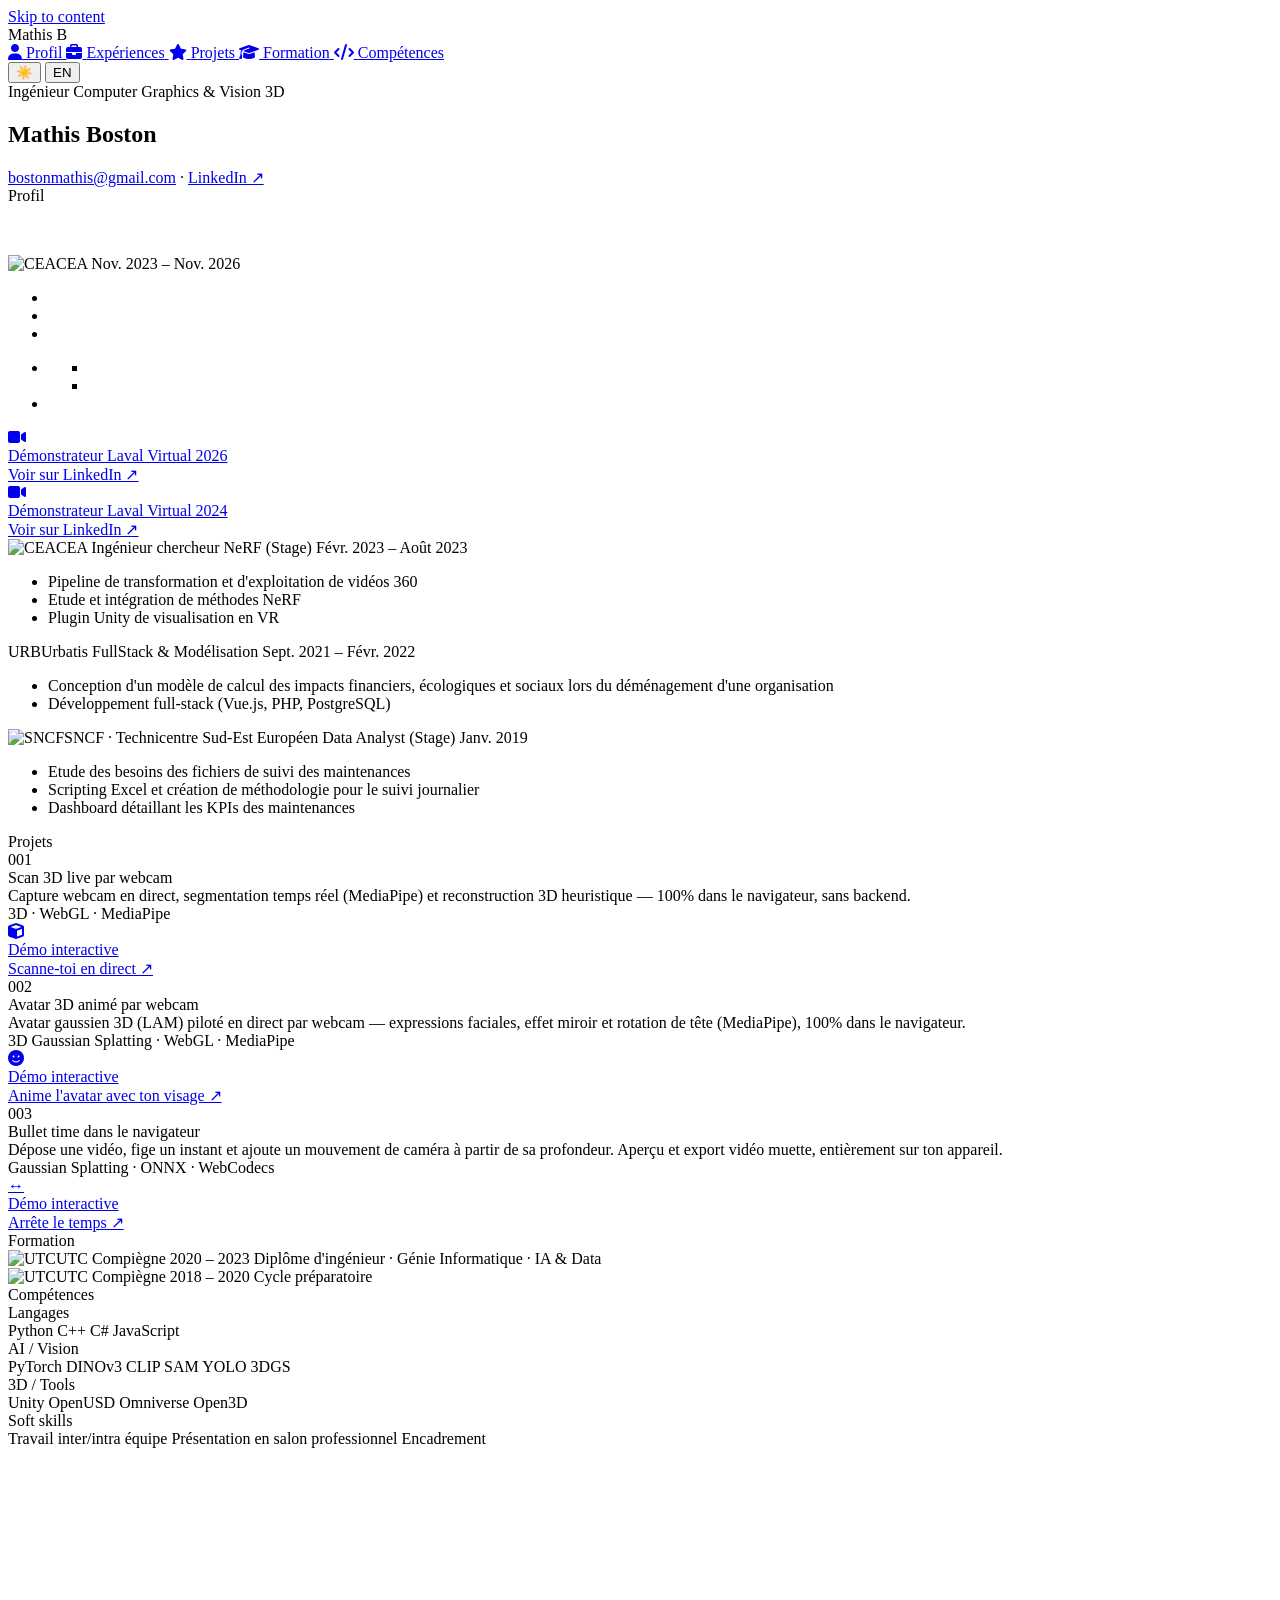
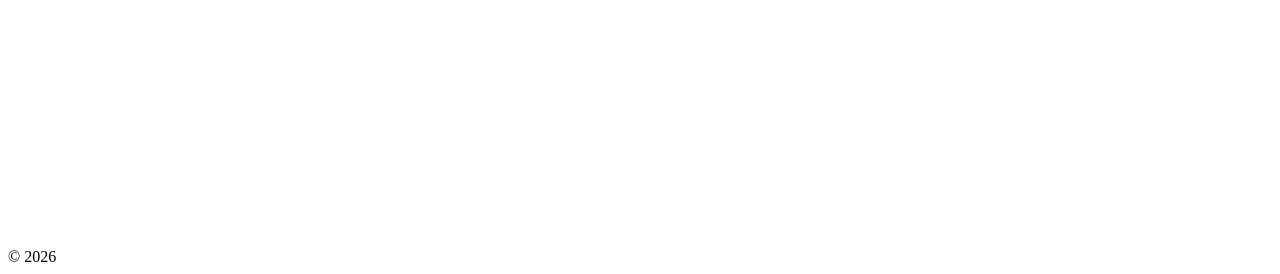
==== index.html @ 8e60497f "feat: update avatar splat and rendering dependencies" ====
<!DOCTYPE html>
<html lang="fr">

<head>
  <meta charset="utf-8" />
  <meta name="viewport" content="width=device-width, initial-scale=1" />
  <script>
    try {
      var t = localStorage.getItem('theme');
      if (t) document.documentElement.setAttribute('data-theme', t);
    } catch (e) {}
  </script>
  <meta name="description" content="Mathis Boston — Computer Graphics & 3D Vision Engineer. Research engineer skilled in Gaussian Splatting, NeRF, real-time rendering and AI-driven 3D pipelines." />
  <meta name="theme-color" content="#0c0c0e" />
  <meta property="og:title" content="Mathis Boston — Computer Graphics & 3D Vision Engineer" />
  <meta property="og:description" content="Research engineer skilled in Gaussian Splatting, NeRF, real-time rendering and AI-driven 3D pipelines." />
  <meta property="og:type" content="profile" />
  <meta property="og:locale" content="fr_FR" />
  <meta name="twitter:card" content="summary" />
  <title>Mathis Boston — Computer Graphics & 3D Vision Engineer</title>
  <link rel="preconnect" href="https://fonts.googleapis.com" />
  <link rel="preconnect" href="https://fonts.gstatic.com" crossorigin />
  <link
    href="https://fonts.googleapis.com/css2?family=DM+Serif+Display:ital@0;1&family=DM+Mono:wght@300;400;500&family=Instrument+Sans:wght@400;500&display=swap"
    rel="stylesheet" />
  <link rel="stylesheet" href="https://cdnjs.cloudflare.com/ajax/libs/font-awesome/6.5.0/css/all.min.css" />
  <link rel="stylesheet" href="style.css" />
</head>


<body>

  <a class="skip-link" href="#content">Skip to content</a>

  <!-- Noise overlay -->
  <div id="noise"></div>

  <!-- Sidebar fixed left -->
  <aside id="sidebar">
    <div id="avatar" tabindex="0" aria-label="3D avatar"></div>
    <div id="sidebar-info">
      <span class="sidebar-name">Mathis B</span>
    </div>
    <nav id="side-nav" role="navigation" aria-label="Primary navigation">
      <a href="#profil" class="nav-item">
        <i class="nav-icon fa-solid fa-user"></i>
        <span class="nav-label" data-fr="Profil" data-en="About">Profil</span>
      </a>
      <a href="#experiences" class="nav-item">
        <i class="nav-icon fa-solid fa-briefcase"></i>
        <span class="nav-label" data-fr="Expériences" data-en="Experiences">Expériences</span>
      </a>
      <a href="#projets" class="nav-item">
        <i class="nav-icon fa-solid fa-star"></i>
        <span class="nav-label" data-fr="Projets" data-en="Projects">Projets</span>
      </a>
      <a href="#formation" class="nav-item">
        <i class="nav-icon fa-solid fa-graduation-cap"></i>
        <span class="nav-label" data-fr="Formation" data-en="Education">Formation</span>
      </a>
      <a href="#competences" class="nav-item">
        <i class="nav-icon fa-solid fa-code"></i>
        <span class="nav-label" data-fr="Compétences" data-en="Stack">Compétences</span>
      </a>
    </nav>
    <div id="sidebar-bottom">
      <!-- <a href="cv.pdf" class="resume-link mono" target="_blank">CV ↓</a> -->
      <button id="theme-toggle" title="Toggle light/dark mode">☀️</button>
      <button id="lang-toggle">EN</button>
    </div>
  </aside>

  <!-- Main content -->
  <main id="content">

    <!-- HERO -->
    <section id="hero" class="section-hero">
      <div class="hero-label mono" data-fr="Ingénieur Computer Graphics & Vision 3D"
        data-en="Computer Graphics & 3D Vision Engineer">Ingénieur Computer Graphics & Vision 3D</div>
      <h1 class="hero-name">
        <span class="name-first">Mathis</span>
        <span class="name-last">Boston</span>
      </h1>
      <div class="hero-contact mono">
        <a href="mailto:bostonmathis@gmail.com">bostonmathis@gmail.com</a>
        <span class="sep">·</span>
        <a href="https://www.linkedin.com/in/mathis-boston/" target="_blank" rel="noopener noreferrer">LinkedIn ↗</a>
      </div>
    </section>

    <!-- BIO -->
    <section id="profil" class="section reveal">
      <div class="section-label mono"><span data-fr="Profil" data-en="About">Profil</span></div>
      <div class="section-body">
        <p class="bio-text"
          data-fr="Ingénieur-chercheur au sein du Laboratoire de Simulation Interactive (LSI) du CEA depuis 3 ans, je développe des méthodes de reconstruction 3D innovantes. Notamment avec une expérience concrète en implémentation de Gaussian Splatting (C++/CUDA, C#, PyTorch)."
          data-en="As a research engineer at the CEA's Interactive Simulation Laboratory (LSI) for the past three years, I develop innovative 3D reconstruction methods. This includes practical experience in implementing Gaussian Splatting (C++/CUDA, C#, PyTorch).">
        </p><br>
        <p class="bio-text"
          data-fr="Je cherche un poste alliant développement et recherche appliquée dans les domaines de la vision par ordinateur, le rendu temps réel ou 3DGS."
          data-en="Seeking a role combining development and applied research in computer vision, real-time rendering or 3DGS.">
        </p>
      </div>
    </section>

    <!-- EXPERIENCE -->
    <section id="experiences" class="section reveal">
      <div class="section-label mono"><span data-fr="Expériences" data-en="Experiences"></span></div>
      <div class="entries">

        <div class="entry">
          <div class="entry-meta">
            <span class="entry-company"><span class="org-logo"><img src="assets/logos/cea.svg" alt="CEA" /></span>CEA</span>
            <span class="entry-role mono"
              data-fr="Ingénieur chercheur - Gaussian Splatting"
              data-en="Research Engineer - Gaussian Splatting"></span>
            <span class="entry-date mono">Nov. 2023 – Nov. 2026</span>
          </div>
          <div class="entry-desc">
            <p class="entry-short" data-fr="Expérience en Gaussian Splatting, développement 3DGS, segmentation, inpaiting, démontrateurs Laval Virtual, plugin Unity"
              data-en="Experience in Gaussian Splatting, 3DGS development, segmentation, inpainting, Laval Virtual demonstrators, Unity plugin">
            </p>
            <ul>
              <li 
                data-fr="Framework d'intégration de publications de recherche vers leur mise en production"
                data-en="Framework for integrating research publications into production">
              </li>
              <li
                data-fr="Conception et développement d'une solution end-to-end de génération de scènes 3DGS déployée en environnement client"
                data-en="Designed and developed an end-to-end 3DGS scene generation solution deployed in client environments">
              </li>
              <li 
                data-fr="Segmentation et inpaiting interactifs de scènes 3DGS"
                data-en="Interactive segmentation and inpainting of 3DGS scenes"></li>
              <li>
                <p 
                  data-fr="Démonstrateurs techniques pour Laval Virtual:" 
                  data-en="Technical demonstrators for Laval Virtual:"></p>
                <ul type="square">
                  <li  
                    data-fr="Génération automatique d'assets 3DGS à partir de descriptions textuelles" 
                    data-en="Automatic 3DGS asset generation from text descriptions"></li>
                  <li 
                    data-fr="Rendu large-échelle avec niveau de détails" 
                    data-en="Large-scale rendering with LOD"></li>
                </ul>
              </li>
              <li 
                data-fr="Plugin de visualisation 4DGS sous Unity" 
                data-en="4DGS visualization plugin for Unity"></li>
            </ul>

          </div>
          <div class="skill-tags line ">
            <a href="https://www.linkedin.com/feed/update/urn:li:activity:7444655000078749696"
            class="demo-card" target="_blank" rel="noopener noreferrer">
              <i class="fa-solid fa-video"></i>
              <div>
                <div class="demo-title">Démonstrateur Laval Virtual 2026</div>
                <div class="demo-sub mono">Voir sur LinkedIn ↗</div>
              </div>
            </a>
            <a href="https://www.linkedin.com/posts/jeremie-legarrec_xdephysics-3dgs-unity3d-activity-7251683200022851584-4Rma" class="demo-card" target="_blank" rel="noopener noreferrer">
              <i class="fa-solid fa-video"></i>
              <div>
                <div class="demo-title">Démonstrateur Laval Virtual 2024</div>
                <div class="demo-sub mono">Voir sur LinkedIn ↗</div>
              </div>
            </a>
          </div>

        </div>

        <div class="entry">
          <div class="entry-meta">
            <span class="entry-company"><span class="org-logo"><img src="assets/logos/cea.svg" alt="CEA" /></span>CEA</span>
            <span class="entry-role mono" data-fr="Ingénieur chercheur NeRF (Stage)"
              data-en="NeRF Research Engineer (Intern)">Ingénieur chercheur NeRF (Stage)</span>
            <span class="entry-date mono">Févr. 2023 – Août 2023</span>
          </div>
          <div class="entry-desc">
            <p class="entry-short" data-fr="Experience en NeRF, vidéos 360, Unity VR"
            data-en="Experience in NeRF, 360 videos, Unity VR">
            </p>
            <ul >
              <li data-fr="Pipeline de transformation et d'exploitation de vidéos 360"
                data-en="Pipeline for transforming and exploiting 360 videos">Pipeline de transformation et
                d'exploitation de vidéos 360</li>
              <li data-fr="Etude et intégration de méthodes NeRF" data-en="Study and integration of NeRF methods">Etude
                et intégration de méthodes NeRF</li>
              <li data-fr="Plugin Unity de visualisation en VR" data-en="Unity VR visualization plugin">Plugin Unity de
                visualisation en VR</li>
            </ul>
          </div>
          
        </div>

        <div class="entry">
          <div class="entry-meta">
            <span class="entry-company"><span class="org-badge urbatis">URB</span>Urbatis</span>
            <span class="entry-role mono" data-fr="FullStack & Modélisation" data-en="FullStack & Modeling">FullStack &
              Modélisation</span>
            <span class="entry-date mono">Sept. 2021 – Févr. 2022</span>
          </div>
          <div class="entry-desc">
            <p class="entry-short" data-fr="Experience en modélisation RSE, développement full-stack Vue.js, PHP, PostgreSQL"
            data-en="Experience in RSE modeling, full-stack development Vue.js, PHP, PostgreSQL">
            </p>
            <ul>
              <li data-fr="Conception d'un modèle de calcul des impacts financiers, écologiques et sociaux lors du déménagement d'une organisation"
                data-en="Designed a model for calculating financial, ecological and social impacts of organizational relocation">
                Conception d'un modèle de calcul des impacts financiers, écologiques et sociaux lors du déménagement
                d'une organisation</li>
              <li data-fr="Développement full-stack (Vue.js, PHP, PostgreSQL)"
                data-en="Full-stack development (Vue.js, PHP, PostgreSQL)">Développement full-stack (Vue.js, PHP,
                PostgreSQL)</li>
            </ul>
          </div>
        </div>

        <div class="entry">
          <div class="entry-meta">
            <span class="entry-company"><span class="org-logo"><img src="assets/logos/sncf.svg" alt="SNCF" /></span>SNCF · Technicentre Sud-Est Européen</span>
            <span class="entry-role mono" data-fr="Data Analyst (Stage)" data-en="Data Analyst (Intern)">Data Analyst
              (Stage)</span>
            <span class="entry-date mono">Janv. 2019</span>
          </div>
          <div class="entry-desc">
            <p class="entry-short" data-fr="Experience en analyse de données, Excel scripting, KPI dashboard"
            data-en="Experience in data analysis, Excel scripting, KPI dashboard">
            </p>
            <ul>
              <li data-fr="Etude des besoins des fichiers de suivi des maintenances"
                data-en="Analyzed requirements for maintenance tracking files">Etude des besoins des fichiers de suivi
                des maintenances</li>
              <li data-fr="Scripting Excel et création de méthodologie pour le suivi journalier"
                data-en="Excel scripting and methodology creation for daily tracking">Scripting Excel et création de
                méthodologie pour le suivi journalier</li>
              <li data-fr="Dashboard détaillant les KPIs des maintenances"
                data-en="Dashboard detailing maintenance KPIs">Dashboard détaillant les KPIs des maintenances</li>
            </ul>
          </div>
        </div>

      </div>
    </section>

    <!-- PROJECTS -->
    <section id="projets" class="section reveal">
      <div class="section-label mono"><span data-fr="Projets" data-en="Projects">Projets</span></div>
      <div class="projects-list">

        <div class="project-card">
          <div class="project-num mono">001</div>
          <div class="project-info">
            <div class="project-title" data-fr="Scan 3D live par webcam" data-en="Live webcam 3D scan">Scan 3D live
              par webcam</div>
            <div class="project-desc"
              data-fr="Capture webcam en direct, segmentation temps réel (MediaPipe) et reconstruction 3D heuristique — 100% dans le navigateur, sans backend."
              data-en="Live webcam capture, real-time segmentation (MediaPipe) and heuristic 3D reconstruction — 100% in-browser, no backend.">
              Capture webcam en direct, segmentation temps réel (MediaPipe) et reconstruction 3D heuristique —
              100% dans le navigateur, sans backend.
            </div>
          </div>
          <div class="project-tag mono">3D · WebGL · MediaPipe</div>
          <div class="skill-tags line">
            <a href="demo/capture/capture-demo.html" class="demo-card">
              <i class="fa-solid fa-cube"></i>
              <div>
                <div class="demo-title">Démo interactive</div>
                <div class="demo-sub mono">Scanne-toi en direct ↗</div>
              </div>
            </a>
          </div>
        </div>

        <div class="project-card">
          <div class="project-num mono">002</div>
          <div class="project-info">
            <div class="project-title" data-fr="Avatar 3D animé par webcam" data-en="Webcam-driven 3D avatar">Avatar
              3D animé par webcam</div>
            <div class="project-desc"
              data-fr="Avatar gaussien 3D (LAM) piloté en direct par webcam — expressions faciales, effet miroir et rotation de tête (MediaPipe), 100% dans le navigateur."
              data-en="3D gaussian avatar (LAM) live-piloted via webcam — facial expressions, mirroring and head rotation (MediaPipe), 100% in-browser.">
              Avatar gaussien 3D (LAM) piloté en direct par webcam — expressions faciales, effet miroir et rotation
              de tête (MediaPipe), 100% dans le navigateur.
            </div>
          </div>
          <div class="project-tag mono">3D Gaussian Splatting · WebGL · MediaPipe</div>
          <div class="skill-tags line">
            <a href="demo/avatar/avatar-demo.html" class="demo-card">
              <i class="fa-solid fa-face-smile"></i>
              <div>
                <div class="demo-title">Démo interactive</div>
                <div class="demo-sub mono">Anime l'avatar avec ton visage ↗</div>
              </div>
            </a>
          </div>
        </div>

        <div class="project-card">
          <div class="project-num mono">003</div>
          <div class="project-info">
            <div class="project-title" data-fr="Bullet time dans le navigateur" data-en="In-browser bullet time">Bullet time dans le navigateur</div>
            <div class="project-desc"
              data-fr="Dépose une vidéo, fige un instant et ajoute un mouvement de caméra à partir de sa profondeur. Aperçu et export vidéo muette, entièrement sur ton appareil."
              data-en="Drop a video, freeze a moment and add a camera move from its depth. Preview and silent video export, entirely on your device.">Dépose une vidéo, fige un instant et ajoute un mouvement de caméra à partir de sa profondeur. Aperçu et export vidéo muette, entièrement sur ton appareil.</div>
          </div>
          <div class="project-tag mono">Gaussian Splatting · ONNX · WebCodecs</div>
          <div class="skill-tags line">
            <a href="demo/bullet-time/bullet-time.html" class="demo-card">
              <span aria-hidden="true">↔</span>
              <div>
                <div class="demo-title" data-fr="Démo interactive" data-en="Interactive demo">Démo interactive</div>
                <div class="demo-sub mono" data-fr="Arrête le temps ↗" data-en="Freeze the moment ↗">Arrête le temps ↗</div>
              </div>
            </a>
          </div>
        </div>
      </div>
    </section>

    <!-- EDUCATION + LANGUAGES -->
    <section id="formation" class="section reveal">
      <div class="section-label mono"><span data-fr="Formation" data-en="Education">Formation</span></div>
      <div class="edu-grid">
        <div class="edu-item">
          <span class="edu-school"><span class="org-logo"><img src="assets/logos/utc.svg" alt="UTC" /></span>UTC Compiègne</span>
          <span class="edu-date mono">2020 – 2023</span>
          <span class="edu-detail mono" data-fr="Diplôme d'ingénieur · Génie Informatique · IA & Data"
            data-en="Engineering Degree · Computer Engineering · AI & Data">Diplôme d'ingénieur · Génie Informatique ·
            IA & Data</span>

        </div>
        <div class="edu-item">
          <span class="edu-school"><span class="org-logo"><img src="assets/logos/utc.svg" alt="UTC" /></span>UTC Compiègne</span>
          <span class="edu-date mono">2018 – 2020</span>
          <span class="edu-detail mono" data-fr="Cycle préparatoire" data-en="Preparatory Cycle">Cycle
            préparatoire</span>

        </div>
      </div>
    </section>

    <!-- SKILLS -->
    <section id="competences" class="section reveal">
      <div class="section-label mono"><span data-fr="Compétences" data-en="Stack">Compétences</span></div>
      <div class="skills-grid">
        <div class="skill-group">
          <div class="skill-group-label mono" data-fr="Langages" data-en="Languages">Langages</div>
          <div class="skill-tags">
            <span class="tag">Python</span>
            <span class="tag">C++</span>
            <span class="tag">C#</span>
            <span class="tag">JavaScript</span>
          </div>
        </div>
        <div class="skill-group">
          <div class="skill-group-label mono">AI / Vision</div>
          <div class="skill-tags">
            <span class="tag">PyTorch</span>
            <span class="tag">DINOv3</span>
            <span class="tag">CLIP</span>
            <span class="tag">SAM</span>
            <span class="tag">YOLO</span>
            <span class="tag">3DGS</span>
          </div>
        </div>
        <div class="skill-group">
          <div class="skill-group-label mono">3D / Tools</div>
          <div class="skill-tags">
            <span class="tag">Unity</span>
            <span class="tag">OpenUSD</span>
            <span class="tag">Omniverse</span>
            <span class="tag">Open3D</span>
          </div>
        </div>
        <div class="skill-group">
          <div class="skill-group-label mono">Soft skills</div>
          <div class="skill-tags">
            <span class="tag">Travail inter/intra équipe</span>
            <span class="tag">Présentation en salon professionnel</span>
            <span class="tag">Encadrement</span>
          </div>
      </div>
    </section>


    <section id="dummy" class="section reveal" style="height: 400px;"></section>

    <footer class="footer mono">
      <span class="sidebar-year">© 2026</span>
    </footer>

  </main>

  <script type="importmap">
{
  "imports": {
    "three": "https://cdnjs.cloudflare.com/ajax/libs/three.js/0.186.0/three.module.js",
    "three/addons/": "https://cdn.jsdelivr.net/npm/three@0.186.0/examples/jsm/",
    "@sparkjsdev/spark": "https://sparkjs.dev/releases/spark/2.3.1/spark.module.js"
  }
}
</script>
  <script type="module" src="main.js"></script>
</body>

</html>
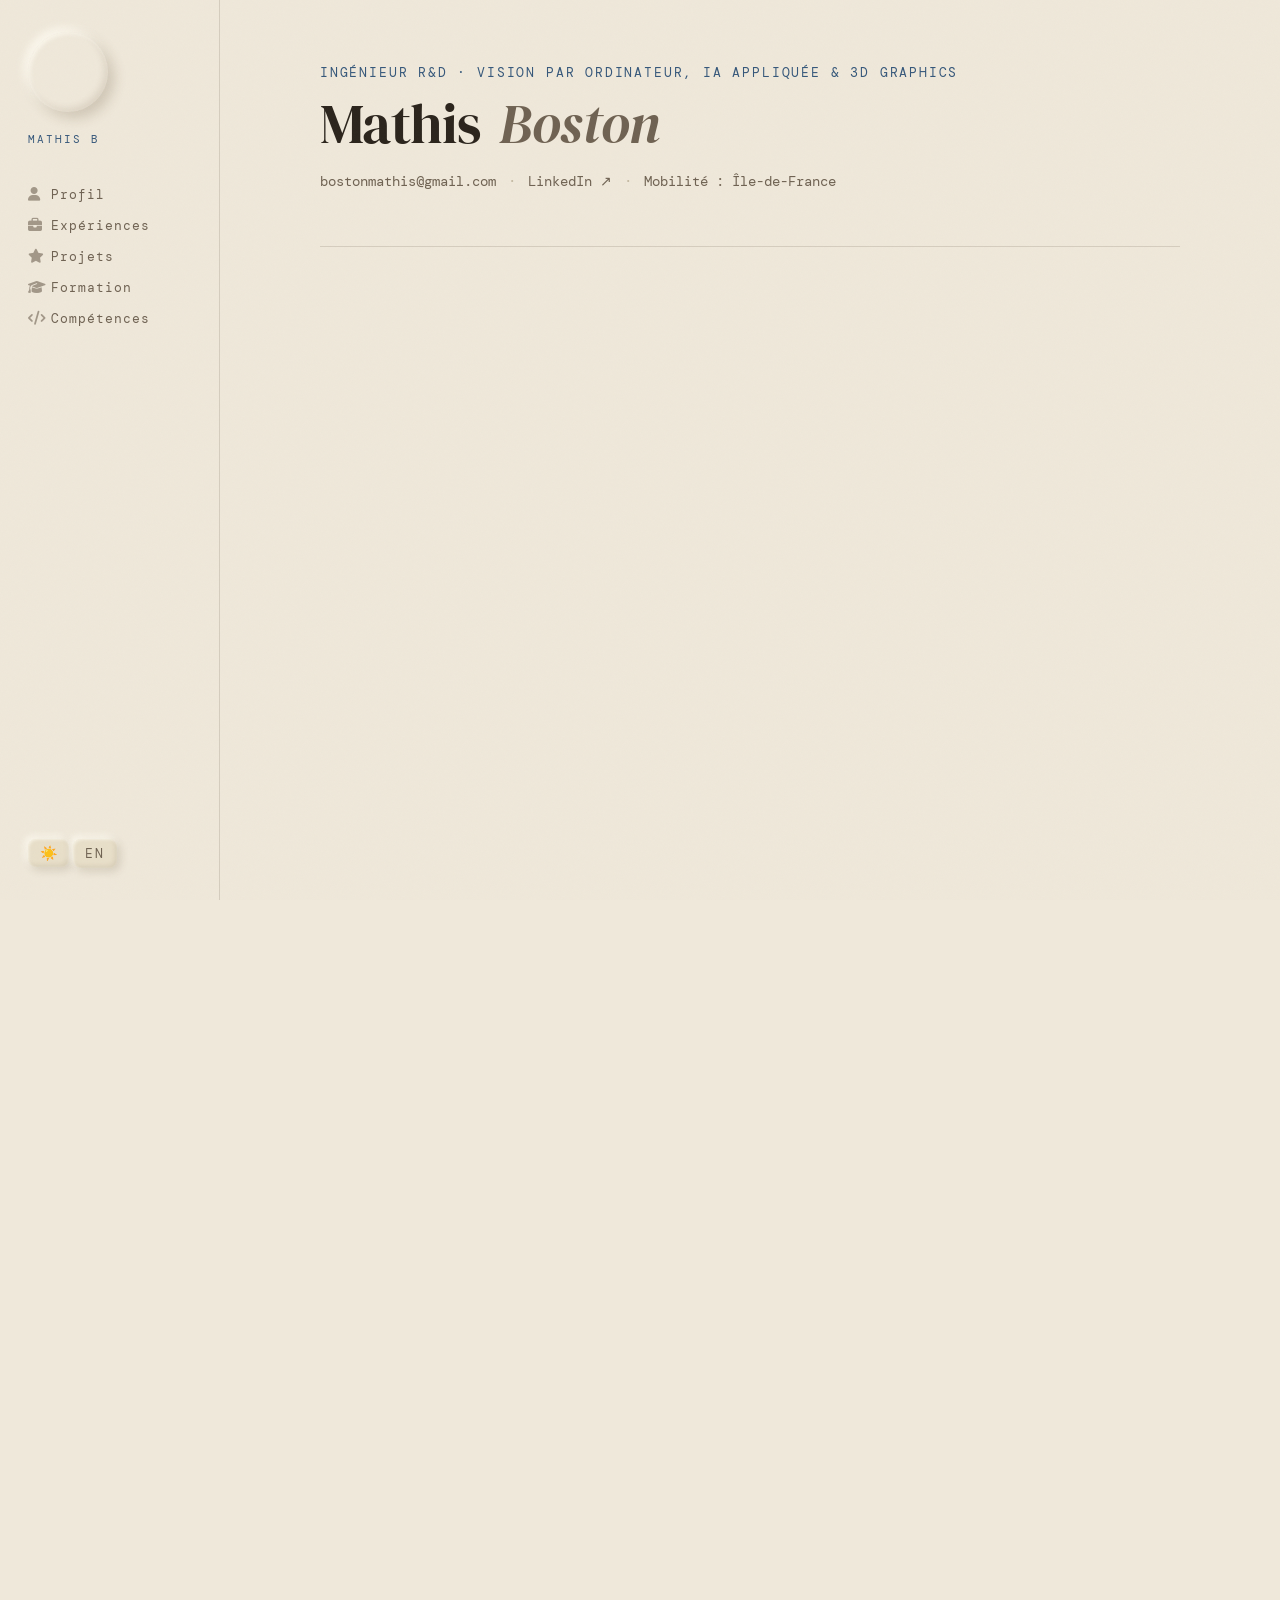
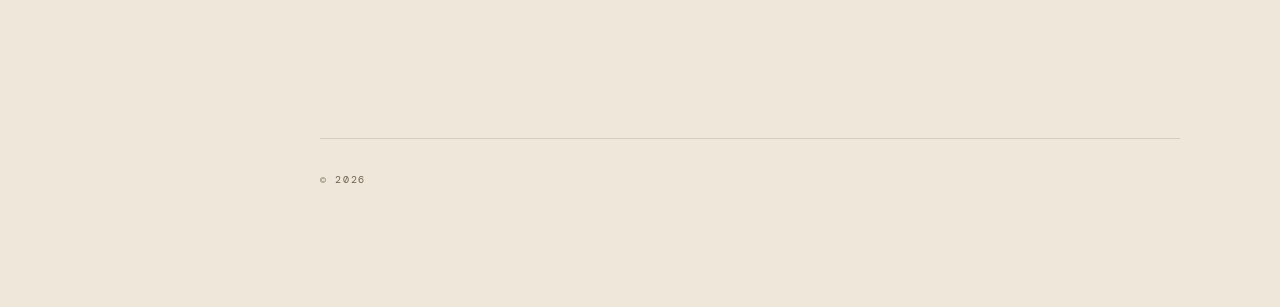
==== commit ad9da207: "feat(portfolio): embed Laval videos and improve responsive layout" ====
--- a/index.html
+++ b/index.html
@@ -10,14 +10,14 @@
       if (t) document.documentElement.setAttribute('data-theme', t);
     } catch (e) {}
   </script>
-  <meta name="description" content="Mathis Boston — Computer Graphics & 3D Vision Engineer. Research engineer skilled in Gaussian Splatting, NeRF, real-time rendering and AI-driven 3D pipelines." />
+  <meta name="description" content="Mathis Boston — R&D Engineer in computer vision, applied AI and 3D graphics. Gaussian Splatting, reconstruction and real-time rendering." />
   <meta name="theme-color" content="#0c0c0e" />
-  <meta property="og:title" content="Mathis Boston — Computer Graphics & 3D Vision Engineer" />
-  <meta property="og:description" content="Research engineer skilled in Gaussian Splatting, NeRF, real-time rendering and AI-driven 3D pipelines." />
+  <meta property="og:title" content="Mathis Boston — R&D Engineer, Computer Vision & 3D Graphics" />
+  <meta property="og:description" content="R&D engineer in applied AI, computer vision and 3D graphics, specialized in 3D/4D reconstruction and real-time rendering." />
   <meta property="og:type" content="profile" />
   <meta property="og:locale" content="fr_FR" />
   <meta name="twitter:card" content="summary" />
-  <title>Mathis Boston — Computer Graphics & 3D Vision Engineer</title>
+  <title>Mathis Boston — R&D Engineer, Computer Vision & 3D Graphics</title>
   <link rel="preconnect" href="https://fonts.googleapis.com" />
   <link rel="preconnect" href="https://fonts.gstatic.com" crossorigin />
   <link
@@ -75,8 +75,9 @@
 
     <!-- HERO -->
     <section id="hero" class="section-hero">
-      <div class="hero-label mono" data-fr="Ingénieur Computer Graphics & Vision 3D"
-        data-en="Computer Graphics & 3D Vision Engineer">Ingénieur Computer Graphics & Vision 3D</div>
+      <div class="hero-label mono" data-fr="Ingénieur R&D · Vision par ordinateur, IA appliquée & 3D graphics"
+        data-en="R&D Engineer · Computer Vision, Applied AI & 3D Graphics">Ingénieur R&D · Vision par ordinateur, IA appliquée & 3D graphics</div>
+      <div id="mobile-avatar-slot"></div>
       <h1 class="hero-name">
         <span class="name-first">Mathis</span>
         <span class="name-last">Boston</span>
@@ -85,6 +86,8 @@
         <a href="mailto:bostonmathis@gmail.com">bostonmathis@gmail.com</a>
         <span class="sep">·</span>
         <a href="https://www.linkedin.com/in/mathis-boston/" target="_blank" rel="noopener noreferrer">LinkedIn ↗</a>
+        <span class="sep">·</span>
+        <span data-fr="Mobilité : Île-de-France" data-en="Mobility: Île-de-France">Mobilité : Île-de-France</span>
       </div>
     </section>
 
@@ -93,12 +96,8 @@
       <div class="section-label mono"><span data-fr="Profil" data-en="About">Profil</span></div>
       <div class="section-body">
         <p class="bio-text"
-          data-fr="Ingénieur-chercheur au sein du Laboratoire de Simulation Interactive (LSI) du CEA depuis 3 ans, je développe des méthodes de reconstruction 3D innovantes. Notamment avec une expérience concrète en implémentation de Gaussian Splatting (C++/CUDA, C#, PyTorch)."
-          data-en="As a research engineer at the CEA's Interactive Simulation Laboratory (LSI) for the past three years, I develop innovative 3D reconstruction methods. This includes practical experience in implementing Gaussian Splatting (C++/CUDA, C#, PyTorch).">
-        </p><br>
-        <p class="bio-text"
-          data-fr="Je cherche un poste alliant développement et recherche appliquée dans les domaines de la vision par ordinateur, le rendu temps réel ou 3DGS."
-          data-en="Seeking a role combining development and applied research in computer vision, real-time rendering or 3DGS.">
+          data-fr="Ingénieur R&D au Laboratoire de Simulation Interactive (LSI) du CEA depuis 2023, spécialisé en reconstruction 3D/4D, vision par ordinateur et rendu temps réel. Expérience en recherche appliquée et développement de solutions logicielles déployées chez des clients, avec Python, C++/CUDA et Unity."
+          data-en="R&D engineer at CEA's Interactive Simulation Laboratory (LSI) since 2023, specialized in 3D/4D reconstruction, computer vision and real-time rendering. Experienced in applied research and developing software solutions deployed for clients, using Python, C++/CUDA and Unity.">
         </p>
       </div>
     </section>
@@ -110,86 +109,91 @@
 
         <div class="entry">
           <div class="entry-meta">
-            <span class="entry-company"><span class="org-logo"><img src="assets/logos/cea.svg" alt="CEA" /></span>CEA</span>
+            <span class="entry-company"><span class="org-logo"><img src="assets/logos/cea.svg" alt="CEA" /></span>CEA · LSI, Saclay</span>
             <span class="entry-role mono"
-              data-fr="Ingénieur chercheur - Gaussian Splatting"
-              data-en="Research Engineer - Gaussian Splatting"></span>
-            <span class="entry-date mono">Nov. 2023 – Nov. 2026</span>
+              data-fr="Ingénieur-chercheur — Gaussian Splatting & vision 3D"
+              data-en="Research Engineer — Gaussian Splatting & 3D Vision"></span>
+            <span class="entry-date mono" data-fr="Nov. 2023 – aujourd'hui" data-en="Nov. 2023 – Present"></span>
           </div>
           <div class="entry-desc">
-            <p class="entry-short" data-fr="Expérience en Gaussian Splatting, développement 3DGS, segmentation, inpaiting, démontrateurs Laval Virtual, plugin Unity"
-              data-en="Experience in Gaussian Splatting, 3DGS development, segmentation, inpainting, Laval Virtual demonstrators, Unity plugin">
+            <p class="entry-short" data-fr="Reconstruction 3DGS, vision 3D, segmentation et inpainting ; solutions de recherche appliquée déployées chez des clients."
+              data-en="3DGS reconstruction, 3D vision, segmentation and inpainting; applied research solutions deployed for clients.">
             </p>
             <ul>
               <li 
-                data-fr="Framework d'intégration de publications de recherche vers leur mise en production"
-                data-en="Framework for integrating research publications into production">
+                data-fr="Développement d'un framework intégrant des publications de recherche pour améliorer la qualité des reconstructions et faciliter leur mise en production."
+                data-en="Developed a framework integrating research papers to improve reconstruction quality and support production deployment.">
               </li>
               <li
-                data-fr="Conception et développement d'une solution end-to-end de génération de scènes 3DGS déployée en environnement client"
-                data-en="Designed and developed an end-to-end 3DGS scene generation solution deployed in client environments">
+                data-fr="Conception, développement et support d'une solution de reconstruction 3DGS de bout en bout, combinant 4 à 5 méthodes de l'état de l'art et déployée auprès de clients des secteurs automobile et patrimoine."
+                data-en="Designed, developed and supported an end-to-end 3DGS reconstruction solution combining 4–5 state-of-the-art methods, deployed for clients in the automotive and cultural heritage sectors.">
               </li>
               <li 
-                data-fr="Segmentation et inpaiting interactifs de scènes 3DGS"
-                data-en="Interactive segmentation and inpainting of 3DGS scenes"></li>
+                data-fr="Segmentation et inpainting interactifs de scènes 3DGS, intégrés à une application web."
+                data-en="Interactive segmentation and inpainting of 3DGS scenes, integrated into a web application."></li>
               <li>
                 <p 
-                  data-fr="Démonstrateurs techniques pour Laval Virtual:" 
-                  data-en="Technical demonstrators for Laval Virtual:"></p>
+                  data-fr="Démonstrateurs Laval Virtual (2024–2026):"
+                  data-en="Laval Virtual demonstrators (2024–2026):"></p>
                 <ul type="square">
                   <li  
-                    data-fr="Génération automatique d'assets 3DGS à partir de descriptions textuelles" 
-                    data-en="Automatic 3DGS asset generation from text descriptions"></li>
+                    data-fr="Génération d'assets 3D à partir de textes et/ou d'images, puis insertion dans une scène Unreal Engine en une dizaine de secondes."
+                    data-en="Generated 3D assets from text and/or images and inserted them into an Unreal Engine scene in about ten seconds."></li>
                   <li 
-                    data-fr="Rendu large-échelle avec niveau de détails" 
-                    data-en="Large-scale rendering with LOD"></li>
+                    data-fr="Rendu de scènes 3D de plusieurs dizaines de millions de splats avec gestion des niveaux de détail (LOD)."
+                    data-en="Rendered 3D scenes with tens of millions of splats and level-of-detail (LOD) management."></li>
                 </ul>
               </li>
               <li 
-                data-fr="Plugin de visualisation 4DGS sous Unity" 
-                data-en="4DGS visualization plugin for Unity"></li>
+                data-fr="Entraînement et plugin Unity (C#) de visualisation de scènes 4DGS."
+                data-en="Training and a Unity (C#) plugin for visualizing 4DGS scenes."></li>
             </ul>
 
           </div>
-          <div class="skill-tags line ">
+          <div class="linkedin-demos">
+            <details class="linkedin-demo" data-embed="https://www.linkedin.com/embed/feed/update/urn:li:activity:7444655000078749696?compact=1">
+              <summary class="demo-card"><i class="fa-solid fa-video" aria-hidden="true"></i><span><span class="demo-title">Démonstrateur Laval Virtual 2026</span><span class="demo-sub mono" data-fr="Afficher la vidéo" data-en="Show video">Afficher la vidéo</span></span></summary>
+              <div class="linkedin-player"></div>
             <a href="https://www.linkedin.com/feed/update/urn:li:activity:7444655000078749696"
-            class="demo-card" target="_blank" rel="noopener noreferrer">
+            class="linkedin-fallback mono" target="_blank" rel="noopener noreferrer">
               <i class="fa-solid fa-video"></i>
               <div>
                 <div class="demo-title">Démonstrateur Laval Virtual 2026</div>
                 <div class="demo-sub mono">Voir sur LinkedIn ↗</div>
               </div>
             </a>
-            <a href="https://www.linkedin.com/posts/jeremie-legarrec_xdephysics-3dgs-unity3d-activity-7251683200022851584-4Rma" class="demo-card" target="_blank" rel="noopener noreferrer">
+            </details>
+            <details class="linkedin-demo" data-embed="https://www.linkedin.com/embed/feed/update/urn:li:activity:7251683200022851584?compact=1">
+              <summary class="demo-card"><i class="fa-solid fa-video" aria-hidden="true"></i><span><span class="demo-title">Démonstrateur Laval Virtual 2024</span><span class="demo-sub mono" data-fr="Afficher la vidéo" data-en="Show video">Afficher la vidéo</span></span></summary>
+              <div class="linkedin-player"></div>
+            <a href="https://www.linkedin.com/posts/jeremie-legarrec_xdephysics-3dgs-unity3d-activity-7251683200022851584-4Rma" class="linkedin-fallback mono" target="_blank" rel="noopener noreferrer">
               <i class="fa-solid fa-video"></i>
               <div>
                 <div class="demo-title">Démonstrateur Laval Virtual 2024</div>
                 <div class="demo-sub mono">Voir sur LinkedIn ↗</div>
               </div>
             </a>
+            </details>
           </div>
 
         </div>
 
         <div class="entry">
           <div class="entry-meta">
-            <span class="entry-company"><span class="org-logo"><img src="assets/logos/cea.svg" alt="CEA" /></span>CEA</span>
-            <span class="entry-role mono" data-fr="Ingénieur chercheur NeRF (Stage)"
-              data-en="NeRF Research Engineer (Intern)">Ingénieur chercheur NeRF (Stage)</span>
-            <span class="entry-date mono">Févr. 2023 – Août 2023</span>
+            <span class="entry-company"><span class="org-logo"><img src="assets/logos/cea.svg" alt="CEA" /></span>CEA · LSI, Saclay</span>
+            <span class="entry-role mono" data-fr="Ingénieur-chercheur — Neural Radiance Fields (stage)"
+              data-en="Research Engineer — Neural Radiance Fields (Internship)">Ingénieur-chercheur — Neural Radiance Fields (stage)</span>
+            <span class="entry-date mono" data-fr="Févr. – août 2023" data-en="Feb. – Aug. 2023"></span>
           </div>
           <div class="entry-desc">
-            <p class="entry-short" data-fr="Experience en NeRF, vidéos 360, Unity VR"
-            data-en="Experience in NeRF, 360 videos, Unity VR">
+            <p class="entry-short" data-fr="Recherche appliquée en NeRF et visualisation VR de scènes 3D."
+            data-en="Applied NeRF research and VR visualization of 3D scenes.">
             </p>
-            <ul >
-              <li data-fr="Pipeline de transformation et d'exploitation de vidéos 360"
-                data-en="Pipeline for transforming and exploiting 360 videos">Pipeline de transformation et
-                d'exploitation de vidéos 360</li>
-              <li data-fr="Etude et intégration de méthodes NeRF" data-en="Study and integration of NeRF methods">Etude
-                et intégration de méthodes NeRF</li>
-              <li data-fr="Plugin Unity de visualisation en VR" data-en="Unity VR visualization plugin">Plugin Unity de
-                visualisation en VR</li>
+            <ul>
+              <li data-fr="Préparation et exploitation de vidéos 360° synthétiques ; intégration de méthodes NeRF."
+                data-en="Prepared and processed synthetic 360° videos; integrated NeRF methods.">Préparation et exploitation de vidéos 360° synthétiques ; intégration de méthodes NeRF.</li>
+              <li data-fr="Développement d'un plugin Unity de visualisation VR de scènes NeRF."
+                data-en="Developed a Unity plugin for VR visualization of NeRF scenes.">Développement d'un plugin Unity de visualisation VR de scènes NeRF.</li>
             </ul>
           </div>
           
@@ -198,8 +202,7 @@
         <div class="entry">
           <div class="entry-meta">
             <span class="entry-company"><span class="org-badge urbatis">URB</span>Urbatis</span>
-            <span class="entry-role mono" data-fr="FullStack & Modélisation" data-en="FullStack & Modeling">FullStack &
-              Modélisation</span>
+            <span class="entry-role mono" data-fr="Ingénieur full-stack — Modélisation d'impact RSE (stage)" data-en="Full-stack Engineer — ESG Impact Modeling (Internship)">Ingénieur full-stack — Modélisation d'impact RSE (stage)</span>
             <span class="entry-date mono">Sept. 2021 – Févr. 2022</span>
           </div>
           <div class="entry-desc">
@@ -220,14 +223,13 @@
 
         <div class="entry">
           <div class="entry-meta">
-            <span class="entry-company"><span class="org-logo"><img src="assets/logos/sncf.svg" alt="SNCF" /></span>SNCF · Technicentre Sud-Est Européen</span>
-            <span class="entry-role mono" data-fr="Data Analyst (Stage)" data-en="Data Analyst (Intern)">Data Analyst
-              (Stage)</span>
-            <span class="entry-date mono">Janv. 2019</span>
+            <span class="entry-company"><span class="org-logo"><img src="assets/logos/sncf.svg" alt="SNCF" /></span>SNCF · Villeneuve-Saint-Georges</span>
+            <span class="entry-role mono" data-fr="Data analyst — Maintenance (stage)" data-en="Data Analyst — Maintenance (Internship)">Data analyst — Maintenance (stage)</span>
+            <span class="entry-date mono" data-fr="Janv. – févr. 2019" data-en="Jan. – Feb. 2019"></span>
           </div>
           <div class="entry-desc">
-            <p class="entry-short" data-fr="Experience en analyse de données, Excel scripting, KPI dashboard"
-            data-en="Experience in data analysis, Excel scripting, KPI dashboard">
+            <p class="entry-short" data-fr="Analyse et visualisation de KPI de maintenance, automatisations Excel et tableaux de bord."
+            data-en="Maintenance KPI analysis and visualization, Excel automation and dashboards.">
             </p>
             <ul>
               <li data-fr="Etude des besoins des fichiers de suivi des maintenances"
@@ -326,18 +328,9 @@
       <div class="edu-grid">
         <div class="edu-item">
           <span class="edu-school"><span class="org-logo"><img src="assets/logos/utc.svg" alt="UTC" /></span>UTC Compiègne</span>
-          <span class="edu-date mono">2020 – 2023</span>
-          <span class="edu-detail mono" data-fr="Diplôme d'ingénieur · Génie Informatique · IA & Data"
-            data-en="Engineering Degree · Computer Engineering · AI & Data">Diplôme d'ingénieur · Génie Informatique ·
-            IA & Data</span>
-
-        </div>
-        <div class="edu-item">
-          <span class="edu-school"><span class="org-logo"><img src="assets/logos/utc.svg" alt="UTC" /></span>UTC Compiègne</span>
-          <span class="edu-date mono">2018 – 2020</span>
-          <span class="edu-detail mono" data-fr="Cycle préparatoire" data-en="Preparatory Cycle">Cycle
-            préparatoire</span>
-
+          <span class="edu-date mono">2018 – 2023</span>
+          <span class="edu-detail mono" data-fr="Diplôme d'ingénieur · Génie informatique · Filière IA & science des données"
+            data-en="Engineering Degree · Computer Engineering · AI & Data Science">Diplôme d'ingénieur · Génie informatique · Filière IA & science des données</span>
         </div>
       </div>
     </section>
@@ -347,46 +340,43 @@
       <div class="section-label mono"><span data-fr="Compétences" data-en="Stack">Compétences</span></div>
       <div class="skills-grid">
         <div class="skill-group">
-          <div class="skill-group-label mono" data-fr="Langages" data-en="Languages">Langages</div>
+          <div class="skill-group-label mono" data-fr="Programmation" data-en="Programming">Programmation</div>
+          <div class="skill-tags"><span class="tag">Python</span><span class="tag">PyTorch</span><span class="tag">C++/CUDA</span><span class="tag">C#</span><span class="tag">Git</span></div>
+        </div>
+        <div class="skill-group">
+          <div class="skill-group-label mono" data-fr="3D & reconstruction" data-en="3D & Reconstruction">3D & reconstruction</div>
+          <div class="skill-tags"><span class="tag">3D/4D Gaussian Splatting</span><span class="tag">NeRF</span><span class="tag">COLMAP</span><span class="tag">Open3D</span><span class="tag">TRELLIS</span></div>
+        </div>
+        <div class="skill-group">
+          <div class="skill-group-label mono" data-fr="Vision par IA" data-en="AI Vision">Vision par IA</div>
           <div class="skill-tags">
-            <span class="tag">Python</span>
-            <span class="tag">C++</span>
-            <span class="tag">C#</span>
-            <span class="tag">JavaScript</span>
-          </div>
-        </div>
-        <div class="skill-group">
-          <div class="skill-group-label mono">AI / Vision</div>
+            <span class="tag">DINOv3</span><span class="tag">SAM</span><span class="tag">CLIP</span><span class="tag">YOLO</span>
+            <span class="tag" data-fr="Estimation de profondeur" data-en="Depth Estimation">Estimation de profondeur</span>
+            <span class="tag" data-fr="Flot optique" data-en="Optical Flow">Flot optique</span>
+          </div>
+        </div>
+        <div class="skill-group">
+          <div class="skill-group-label mono" data-fr="Rendu & web" data-en="Rendering & Web">Rendu & web</div>
+          <div class="skill-tags"><span class="tag">Unity</span><span class="tag">Three.js</span><span class="tag">SparkJS</span><span class="tag">FastAPI</span><span class="tag">React</span></div>
+        </div>
+        <div class="skill-group">
+          <div class="skill-group-label mono" data-fr="Langues" data-en="Languages">Langues</div>
           <div class="skill-tags">
-            <span class="tag">PyTorch</span>
-            <span class="tag">DINOv3</span>
-            <span class="tag">CLIP</span>
-            <span class="tag">SAM</span>
-            <span class="tag">YOLO</span>
-            <span class="tag">3DGS</span>
-          </div>
-        </div>
-        <div class="skill-group">
-          <div class="skill-group-label mono">3D / Tools</div>
+            <span class="tag" data-fr="Français : natif" data-en="French: Native">Français : natif</span>
+            <span class="tag" data-fr="Anglais : professionnel" data-en="English: Professional">Anglais : professionnel</span>
+          </div>
+        </div>
+        <div class="skill-group">
+          <div class="skill-group-label mono" data-fr="Centres d'intérêt" data-en="Interests">Centres d'intérêt</div>
           <div class="skill-tags">
-            <span class="tag">Unity</span>
-            <span class="tag">OpenUSD</span>
-            <span class="tag">Omniverse</span>
-            <span class="tag">Open3D</span>
-          </div>
-        </div>
-        <div class="skill-group">
-          <div class="skill-group-label mono">Soft skills</div>
-          <div class="skill-tags">
-            <span class="tag">Travail inter/intra équipe</span>
-            <span class="tag">Présentation en salon professionnel</span>
-            <span class="tag">Encadrement</span>
-          </div>
-      </div>
-    </section>
-
-
-    <section id="dummy" class="section reveal" style="height: 400px;"></section>
+            <span class="tag" data-fr="Basket en compétition (8 ans)" data-en="Competitive basketball (8 years)">Basket en compétition (8 ans)</span>
+            <span class="tag">Trail & semi-marathons</span>
+            <span class="tag" data-fr="Veille scientifique et technologique" data-en="Scientific and technology watch">Veille scientifique et technologique</span>
+          </div>
+        </div>
+      </div>
+    </section>
+
 
     <footer class="footer mono">
       <span class="sidebar-year">© 2026</span>
--- a/style.css
+++ b/style.css
@@ -0,0 +1,1151 @@
+/* =========================================
+   MATHIS BOSTON — PORTFOLIO
+   Editorial Technical — DM Serif + DM Mono
+   ========================================= */
+
+:root {
+  --bg:        #0a0c12;
+  --surface:   #10131c;
+  --text:      #e6e9f2;
+  --muted:     #8790a8;
+  --muted2:    #545c74;
+  --accent:    #4cc2ff;   /* electric azure — depth / vision */
+  --accent2:   #9d7bff;   /* neural violet */
+  --border:    rgba(255,255,255,0.07);
+  --border2:   rgba(255,255,255,0.13);
+  --sidebar-w: 220px;
+}
+
+/* Skip link for keyboard users (visible on focus) */
+.skip-link {
+  position: absolute;
+  left: 12px;
+  top: 12px;
+  background: var(--surface);
+  color: var(--text);
+  padding: 8px 12px;
+  border-radius: 6px;
+  z-index: 9999;
+  transform: translateY(-140%);
+  transition: transform 0.18s ease;
+  text-decoration: none;
+  font-family: 'DM Mono', monospace;
+  font-size: 13px;
+}
+.skip-link:focus {
+  transform: translateY(0);
+  outline: 3px solid var(--accent);
+}
+
+/* System preference (no explicit toggle choice yet) — warm "paper" light theme */
+@media (prefers-color-scheme: light) {
+  :root:not([data-theme]) {
+    --bg:      #efe8da;   /* aged paper */
+    --surface: #e6ddc8;   /* card stock */
+    --text:    #2b241c;   /* ink brown, not pure black */
+    --muted:   #6f6252;
+    --muted2:  #c2b79f;
+    --accent:  #35577a;   /* muted ink blue */
+    --accent2: #8a4a3a;   /* sienna / red-pen annotation */
+    --border:  rgba(60,45,25,0.14);
+    --border2: rgba(60,45,25,0.22);
+  }
+}
+
+/* Explicit toggle choice (overrides system preference either way) */
+:root[data-theme="light"] {
+  --bg:      #efe8da;
+  --surface: #e6ddc8;
+  --text:    #2b241c;
+  --muted:   #6f6252;
+  --muted2:  #c2b79f;
+  --accent:  #35577a;
+  --accent2: #8a4a3a;
+  --border:  rgba(60,45,25,0.14);
+  --border2: rgba(60,45,25,0.22);
+}
+
+:root[data-theme="dark"] {
+  --bg:        #0a0c12;
+  --surface:   #10131c;
+  --text:      #e6e9f2;
+  --muted:     #8790a8;
+  --muted2:    #545c74;
+  --accent:    #4cc2ff;
+  --accent2:   #9d7bff;
+  --border:    rgba(255,255,255,0.07);
+  --border2:   rgba(255,255,255,0.13);
+}
+
+*, *::before, *::after { box-sizing: border-box; margin: 0; padding: 0;  }
+
+html {
+  scroll-behavior: smooth;
+  scroll-padding-top: 24px;
+  font-size: 18px;
+}
+
+body {
+  background: var(--bg);
+  color: var(--text);
+  font-family: 'Instrument Sans', sans-serif;
+  min-height: 100vh;
+  overflow-x: hidden;
+}
+
+/* ---- NOISE OVERLAY ---- */
+#noise {
+  position: fixed;
+  inset: 0;
+  z-index: 100;
+  pointer-events: none;
+  opacity: 0.028;
+  background-image: url("data:image/svg+xml,%3Csvg viewBox='0 0 256 256' xmlns='http://www.w3.org/2000/svg'%3E%3Cfilter id='noise'%3E%3CfeTurbulence type='fractalNoise' baseFrequency='0.9' numOctaves='4' stitchTiles='stitch'/%3E%3C/filter%3E%3Crect width='100%25' height='100%25' filter='url(%23noise)'/%3E%3C/svg%3E");
+  background-size: 160px 160px;
+}
+
+/* ---- SIDEBAR ---- */
+#sidebar {
+  position: fixed;
+  top: 0;
+  left: 0;
+  width: var(--sidebar-w);
+  height: 100dvh;
+  overflow-y: auto;
+  z-index: 10;
+  display: flex;
+  flex-direction: column;
+  align-items: flex-start;
+  padding: 32px 28px;
+  border-right: 1px solid var(--border);
+  background: transparent;
+}
+
+#avatar {
+  width: 80px;
+  height: 80px;
+  border-radius: 50%;
+  overflow: hidden;
+  border: 1px solid var(--border2);
+  background: transparent;
+  flex-shrink: 0;
+  margin-bottom: 20px;
+  cursor: grab;
+}
+#avatar:active { cursor: grabbing; }
+#avatar canvas { display: block; touch-action: none; }
+#mobile-avatar-slot { display: none; }
+
+#sidebar-info {
+  display: flex;
+  flex-direction: column;
+  margin-bottom: 36px;
+}
+
+.sidebar-name {
+  font-family: 'DM Mono', monospace;
+  font-size: 11px;
+  letter-spacing: 0.18em;
+  color: var(--accent);
+  text-transform: uppercase;
+}
+
+.sidebar-year {
+  font-family: 'DM Mono', monospace;
+  font-size: 10px;
+  color: var(--muted);
+  margin-top: 2px;
+}
+
+#side-nav {
+  display: flex;
+  flex-direction: column;
+  gap: 6px;
+  flex: 1;
+}
+
+.nav-item {
+  font-family: 'DM Mono', monospace;
+  font-size: 13px;
+  color: var(--muted);
+  text-decoration: none;
+  letter-spacing: 0.08em;
+  padding: 4px 0;
+  transition: color 0.2s ease;
+  position: relative;
+}
+ 
+.nav-icon {
+  width: 14px;
+  font-size: 14px;
+  flex-shrink: 0;
+  opacity: 0.6;
+  transition: opacity 0.2s ease;
+  text-align: center;
+}
+
+.nav-item:hover .nav-icon,
+.nav-item.active .nav-icon {
+  opacity: 1;
+}
+
+.nav-item::before {
+  content: '';
+  position: absolute;
+  left: -12px;
+  top: 50%;
+  transform: translateY(-50%);
+  width: 4px;
+  height: 4px;
+  border-radius: 50%;
+  background: var(--accent);
+  opacity: 0;
+  transition: opacity 0.2s ease;
+}
+
+.nav-item:hover,
+.nav-item.active {
+  color: var(--text);
+}
+.nav-item.active::before { opacity: 1; }
+
+#sidebar-bottom {
+  margin-top: auto;
+}
+
+#lang-toggle {
+  font-family: 'DM Mono', monospace;
+  font-size: 13px;
+  letter-spacing: 0.14em;
+  color: var(--muted);
+  background: transparent;
+  border: 1px solid var(--border2);
+  border-radius: 4px;
+  padding: 6px 12px;
+  cursor: pointer;
+  transition: all 0.2s ease;
+}
+#lang-toggle:hover {
+  color: var(--accent);
+  border-color: var(--accent);
+}
+
+/* ---- MAIN CONTENT ---- */
+#content {
+  position: relative;
+  z-index: 2;
+  margin-left: var(--sidebar-w);
+  padding: 0 48px 120px;
+  max-width: calc(100vw - var(--sidebar-w));
+}
+
+/* Center a comfortable reading column instead of letting text hug the
+   sidebar with a large empty gap on the right */
+#content > * {
+  max-width: 860px;
+  margin-left: auto;
+  margin-right: auto;
+}
+
+/* ---- HERO ---- */
+.section-hero {
+  padding-top: 64px;
+  padding-bottom: 56px;
+  border-bottom: 1px solid var(--border);
+  position: relative;
+}
+
+.hero-label {
+  font-size: 13px;
+  letter-spacing: 0.14em;
+  color: var(--accent);
+  text-transform: uppercase;
+  margin-bottom: 14px;
+  opacity: 0;
+  animation: fadeUp 0.6s 0.1s ease forwards;
+}
+
+.hero-name {
+  font-family: 'DM Serif Display', serif;
+  font-size: clamp(38px, 4.5vw, 56px);
+  font-weight: 400;
+  line-height: 1.05;
+  letter-spacing: -0.01em;
+  color: var(--text);
+  display: flex;
+  flex-direction: row;
+  gap: 0.32em;
+  flex-wrap: wrap;
+  opacity: 0;
+  animation: fadeUp 0.6s 0.2s ease forwards;
+}
+
+.name-last {
+  font-style: italic;
+  color: var(--muted);
+}
+
+.hero-contact {
+  display: flex;
+  flex-wrap: wrap;
+  align-items: center;
+  gap: 12px;
+  margin-top: 18px;
+  font-size: 14px;
+  color: var(--muted);
+  opacity: 0;
+  animation: fadeUp 0.6s 0.3s ease forwards;
+}
+
+.hero-contact a {
+  color: var(--muted);
+  text-decoration: none;
+  transition: color 0.2s ease;
+}
+.hero-contact a:hover { color: var(--accent); }
+
+.sep { color: var(--muted2); }
+
+/* ---- SECTIONS ---- */
+.section {
+  scroll-margin-top: 24px;
+  padding: 88px 0 0;
+  border-top: 1px solid var(--border2);
+}
+
+.section-label {
+  font-size: 17px;
+  letter-spacing: 0.14em;
+  text-transform: uppercase;
+  color: var(--accent);
+  margin-bottom: 48px;
+  display: flex;
+  align-items: center;
+  gap: 14px;
+  font-family: 'DM Mono', monospace;
+  font-weight: 500;
+}
+
+.section-label::after {
+  content: '';
+  flex: 1;
+  max-width: 56px;
+  height: 2px;
+  background: var(--accent);
+}
+
+/* BIO */
+.bio-text {
+  font-family: 'Instrument Sans', sans-serif;
+  font-size: 17px;
+  line-height: 1.7;
+  font-weight: 400;
+  color: var(--text);
+  text-align: left;
+}
+
+/* SKILLS */
+.skills-grid {
+  display: grid;
+  grid-template-columns: repeat(auto-fit, minmax(min(100%, 320px), 1fr));
+  gap: 32px 24px;
+}
+
+.skill-group-label {
+  font-size: 12px;
+  letter-spacing: 0.18em;
+  text-transform: uppercase;
+  color: var(--muted);
+  margin-bottom: 12px;
+}
+
+.skill-tags {
+  display: flex;
+  flex-wrap: wrap;
+  gap: 6px;
+}
+
+.tag {
+  font-family: 'DM Mono', monospace;
+  font-size: 13px;
+  padding: 6px 12px;
+  border: 1px solid var(--border2);
+  border-radius: 3px;
+  color: var(--text);
+  background: var(--surface);
+  letter-spacing: 0.04em;
+  cursor: default;
+}
+.tag.smaller {
+  font-size:11px;
+  padding: 4px 9px;
+}
+.tag-sep {
+  color: var(--accent);
+  font-family: 'DM Mono', monospace;
+  font-size: 16px;
+  align-self: center;
+  user-select: none;
+}
+
+/* EXPERIENCE */
+.entries { display: flex; flex-direction: column; gap: 0; }
+
+.entry {
+  padding: 28px 0;
+  border-top: 1px solid var(--border);
+  display: flex;
+  flex-direction: column;
+  gap: 12px;
+}
+.entry .skill-tags {
+  padding-top: 0;
+}
+
+.entry:last-child { border-bottom: 1px solid var(--border); }
+
+.entry-meta {
+  display: flex;
+  flex-direction: row;
+  flex-wrap: wrap;
+  align-items: baseline;
+  column-gap: 10px;
+  row-gap: 4px;
+}
+
+.entry-role,
+.entry-date { position: relative; padding-left: 14px; }
+.entry-role::before,
+.entry-date::before {
+  content: '·';
+  position: absolute;
+  left: 0;
+  color: var(--muted2);
+}
+
+.entry-company {
+  font-family: 'DM Serif Display', serif;
+  font-size: 18px;
+  font-weight: 400;
+  color: var(--text);
+  display: flex;
+  align-items: center;
+  gap: 10px;
+}
+
+.org-badge {
+  flex: none;
+  min-width: 28px;
+  height: 28px;
+  padding: 0 5px;
+  border-radius: 8px;
+  display: inline-flex;
+  align-items: center;
+  justify-content: center;
+  font-family: 'DM Mono', monospace;
+  font-size: 9px;
+  font-weight: 500;
+  letter-spacing: 0.02em;
+  color: #fff;
+}
+
+.org-badge.urbatis{ background: linear-gradient(135deg, #1fa37e, #0d6b52); }
+
+.org-logo {
+  flex: none;
+  width: 28px;
+  height: 28px;
+  border-radius: 8px;
+  background: #fff;
+  display: inline-flex;
+  align-items: center;
+  justify-content: center;
+  padding: 3px;
+  overflow: hidden;
+}
+
+.org-logo img {
+  width: 100%;
+  height: 100%;
+  object-fit: contain;
+}
+
+.entry-role {
+  font-size: 12px;
+  letter-spacing: 0.14em;
+  text-transform: uppercase;
+  color: var(--accent);
+}
+
+.entry-date {
+  font-size: 13px;
+  color: var(--muted);
+}
+
+.entry-desc {
+  font-size: 16px;
+  line-height: 1.7;
+  color: var(--muted);
+  padding-top: 4px;
+}
+ 
+.entry-desc li {
+  list-style: none;
+  padding-left: 16px;
+  position: relative;
+  margin-bottom: 8px;
+}
+ 
+.entry-desc li::before {
+  content: '';
+  position: absolute;
+  left: 2px;
+  top: 9px;
+  width: 4px;
+  height: 4px;
+  border-radius: 50%;
+  background: var(--muted2);
+}
+
+.entry-short {
+  font-size: 15px;
+  color: var(--muted);
+  margin-bottom: 14px;
+}
+
+/* PROJECTS */
+.projects-list { display: flex; flex-direction: column; gap: 0; }
+
+.project-card {
+  /* horizontal space is reserved at rest (margin cancels padding) so the
+     card never resizes on hover; radius is present but invisible until the
+     clay surface + shadow fade in */
+  padding: 28px 16px;
+  margin: 0 -16px;
+  border-top: 1px solid var(--border);
+  display: grid;
+  grid-template-columns: 48px minmax(0, 1fr);
+  gap: 24px;
+  align-items: start;
+  cursor: default;
+  border-radius: var(--clay-radius);
+  transition: background 0.25s ease,
+              box-shadow 0.25s var(--clay-ease),
+              transform 0.2s var(--clay-ease);
+}
+.project-card:last-child { border-bottom: 1px solid var(--border); }
+.project-card:hover { border-color: transparent; }
+
+.project-info,
+.project-card > .project-tag,
+.project-card > .skill-tags {
+  grid-column: 2;
+  min-width: 0;
+}
+
+.project-card > .skill-tags { flex-wrap: wrap; }
+.project-card .demo-card { max-width: 100%; box-sizing: border-box; }
+.project-card .demo-card > div { min-width: 0; overflow-wrap: anywhere; }
+
+.project-num {
+  font-size: 10px;
+  color: var(--muted2);
+  letter-spacing: 0.1em;
+  padding-top: 3px;
+}
+
+.project-title {
+  font-family: 'Instrument Sans', sans-serif;
+  font-size: 18px;
+  font-weight: 500;
+  color: var(--text);
+  margin-bottom: 8px;
+}
+
+.project-desc {
+  font-size: 15px;
+  line-height: 1.65;
+  color: var(--muted);
+}
+
+.project-tag {
+  font-size: 11px;
+  letter-spacing: 0.16em;
+  text-transform: uppercase;
+  color: var(--muted);
+  border: 1px solid var(--border2);
+  border-radius: 2px;
+  padding: 5px 10px;
+  white-space: normal;
+  height: fit-content;
+  margin-top: 2px;
+}
+
+/* EDUCATION */
+.edu-grid {
+  display: flex;
+  flex-direction: column;
+  gap: 0;
+  margin-bottom: 48px;
+}
+
+.edu-item {
+  display: grid;
+  grid-template-columns: minmax(0, 1fr) auto;
+  align-items: baseline;
+  gap: 10px 20px;
+  padding: 18px 0;
+  border-top: 1px solid var(--border);
+}
+.edu-item:last-child { border-bottom: 1px solid var(--border); }
+
+.edu-school {
+  font-family: 'DM Serif Display', serif;
+  font-size: 18px;
+  color: var(--text);
+  min-width: 0;
+  display: flex;
+  align-items: center;
+  gap: 10px;
+}
+
+.edu-detail {
+  grid-column: 1 / -1;
+  font-size: 13px;
+  color: var(--muted);
+  letter-spacing: 0.1em;
+}
+
+.edu-detail.accent { color: var(--accent); }
+
+.lang-row {
+  display: flex;
+  align-items: center;
+  gap: 20px;
+  flex-wrap: wrap;
+  margin-top: 40px;
+}
+
+.lang-item {
+  display: flex;
+  align-items: baseline;
+  gap: 8px;
+}
+
+.lang-name {
+  font-size: 16px;
+  color: var(--text);
+}
+
+.lang-level {
+  font-size: 12px;
+  color: var(--accent);
+  letter-spacing: 0.1em;
+}
+
+.lang-sep {
+  color: var(--muted2);
+  font-family: 'DM Mono', monospace;
+  font-size: 14px;
+}
+
+.demo-card {
+  display: inline-flex;
+  align-items: center;
+  gap: 12px;
+  padding: 8px 26px;
+  min-width: 220px;
+  border: 1px solid var(--border2);
+  border-radius: 8px;
+  text-decoration: none;
+  color: var(--text);
+  background: var(--surface);
+  transition: border-color 0.2s, color 0.2s;
+  font-size: 12px;
+}
+.demo-card:hover { border-color: var(--accent); color: var(--accent); }
+.demo-card .fa-video,
+.demo-card .fa-cube,
+.demo-card .fa-user-astronaut { font-size: 14px; color: var(--accent); }
+.demo-title { font-weight: 500; }
+.demo-sub { font-size: 10px; color: var(--muted); margin-top: 1px; }
+.linkedin-demos { grid-column: 1 / -1; display: grid; gap: 16px; min-width: 0; }
+.linkedin-demo { min-width: 0; }
+.linkedin-demo summary { cursor: pointer; min-width: 0; max-width: 100%; }
+.linkedin-demo summary > span { min-width: 0; }
+.linkedin-demo summary .demo-title,
+.linkedin-demo summary .demo-sub { display: block; }
+.linkedin-player iframe { display: block; width: 100%; height: 570px; border: 0; border-radius: 8px; margin-top: 16px; background: white; }
+.linkedin-fallback { display: inline-block; margin-top: 10px; color: var(--muted); font-size: 11px; text-decoration: none; }
+.linkedin-fallback > i,
+.linkedin-fallback .demo-title { display: none; }
+
+
+/* ---- HOBBIES CHIPS ---- */
+.apropos-grid {
+  display: flex;
+  align-items: flex-start;
+  gap: 0;
+}
+ 
+.apropos-block {
+  flex: 1;
+  padding: 0 32px;
+}
+ 
+.apropos-block:first-child {
+  padding-left: 0;
+}
+ 
+.apropos-block-label {
+  font-size: 11px;
+  letter-spacing: 0.18em;
+  text-transform: uppercase;
+  color: var(--muted);
+  margin-bottom: 16px;
+}
+ 
+.apropos-sep {
+  width: 1px;
+  align-self: stretch;
+  background: var(--border2);
+  flex-shrink: 0;
+}
+
+.chip-level {
+  margin-left: 8px;
+  font-size: 11px;
+  color: var(--accent);
+  letter-spacing: 0.08em;
+}
+.hobbies-row {
+  display: flex;
+  flex-wrap: wrap;
+  gap: 10px;
+}
+ 
+.hobby-item {
+  font-size: 13px;
+  letter-spacing: 0.06em;
+  color: var(--text);
+  background: var(--surface);
+  border: 1px solid var(--border2);
+  border-radius: 999px;
+  padding: 7px 18px;
+  transition: border-color 0.2s ease, color 0.2s ease, background 0.2s ease;
+}
+ 
+.hobby-item:hover {
+  border-color: var(--accent);
+  color: var(--accent);
+  background: transparent;
+}
+
+/* FOOTER */
+.footer {
+  margin-top: 120px;
+  padding-top: 32px;
+  border-top: 1px solid var(--border);
+  font-size: 12px;
+  letter-spacing: 0.14em;
+  text-transform: uppercase;
+  color: var(--muted);
+}
+
+/* ---- UTILS ---- */
+.mono { font-family: 'DM Mono', monospace; }
+
+/* ---- REVEAL ANIMATION ---- */
+.reveal {
+  opacity: 0;
+  transform: translateY(24px);
+  transition: opacity 0.7s ease, transform 0.7s ease;
+}
+.reveal.visible {
+  opacity: 1;
+  transform: translateY(0);
+}
+
+@keyframes fadeUp {
+  from { opacity: 0; transform: translateY(20px); }
+  to   { opacity: 1; transform: translateY(0); }
+}
+
+/* ---- RESPONSIVE ---- */
+@media (min-width: 769px) and (max-width: 1024px) {
+  :root { --sidebar-w: 168px; }
+  #sidebar { padding: 28px 20px; }
+  #content { padding-left: 32px; padding-right: 32px; }
+}
+
+@media (max-width: 768px), (max-width: 1024px) and (max-height: 500px) {
+  :root { --sidebar-w: 0px; }
+  html { scroll-padding-top: calc(64px + env(safe-area-inset-top)); }
+ 
+  #sidebar {
+    position: fixed;
+    top: 0; bottom: auto;
+    left: 0; right: 0;
+    width: 100%;
+    height: auto;
+    flex-direction: row;
+    align-items: center;
+    padding: env(safe-area-inset-top) 6px 0;
+    border-right: none;
+    border-top: 1px solid var(--border);
+    border-bottom: 1px solid var(--border);
+    background: var(--bg);
+    z-index: 20;
+  }
+ 
+  #sidebar > #avatar { display: none; }
+  .section-hero { display: grid; grid-template-columns: 88px minmax(0, 1fr); gap: 16px; align-items: center; padding: 12px 0 36px; }
+  .hero-label { grid-column: 1 / -1; margin-bottom: 0; font-size: 11px; line-height: 1.6; letter-spacing: 0.1em; }
+  #mobile-avatar-slot { display: flex; }
+  #mobile-avatar-slot #avatar { width: 88px; height: 88px; margin-bottom: 0; }
+  .hero-name { font-size: clamp(32px, 8vw, 46px); flex-direction: column; gap: 0; }
+  .hero-contact { grid-column: 1 / -1; margin-top: 4px; gap: 10px 16px; font-size: 12px; line-height: 1.6; }
+  .hero-contact .sep { display: none; }
+  .hero-contact > span:last-child { flex-basis: 100%; }
+  #sidebar-info { display: none; }
+ 
+  #side-nav {
+    flex-direction: row;
+    flex-wrap: nowrap;
+    gap: 0;
+    flex: 1;
+    overflow: visible;
+    scrollbar-width: none;
+    min-width: 0;
+  }
+ 
+  .nav-item {
+    flex: 1 1 44px;
+    text-align: center;
+    padding: 0;
+    min-width: 44px;
+    min-height: 44px;
+    display: flex;
+    align-items: center;
+    justify-content: center;
+    font-size: 10px;
+    border-right: 1px solid var(--border);
+  }
+ 
+
+  .nav-label { position: absolute; width: 1px; height: 1px; overflow: hidden; clip-path: inset(50%); white-space: nowrap; }
+ 
+  .nav-icon {
+    width: 16px;
+    font-size: 16px;
+    opacity: 0.5;
+  }
+
+  .nav-item:last-child { border-right: none; }
+  .nav-item::before { display: none; }
+ 
+  #sidebar-bottom {
+    display: flex;
+    justify-content: flex-end;
+    align-items: center;
+    gap: 0;
+    padding: 0;
+    flex-shrink: 0;
+    border-left: 1px solid var(--border);
+    margin-top: 0;
+    margin-left: 0;
+  }
+  #lang-toggle, #theme-toggle { min-height: 44px; min-width: 44px; }
+ 
+  #content {
+    margin-left: 0;
+    padding: calc(64px + env(safe-area-inset-top)) 20px 48px;
+  }
+  .section { padding-top: 48px; }
+  .section-label { margin-bottom: 28px; font-size: 15px; }
+  .entry-meta { flex-direction: column; align-items: flex-start; gap: 6px; }
+  .entry-role, .entry-date { padding-left: 0; }
+  .entry-role::before, .entry-date::before { display: none; }
+  .entry-role { line-height: 1.6; letter-spacing: 0.08em; }
+  .edu-school { font-size: 16px; }
+  .edu-date { font-size: 12px; }
+ 
+  .entry {
+    grid-template-columns: 1fr;
+    gap: 8px;
+  }
+ 
+  .project-card {
+    grid-template-columns: 1fr;
+    margin: 0;
+    padding-left: 0;
+    padding-right: 0;
+    gap: 16px;
+  }
+
+  .project-info,
+  .project-card > .project-tag,
+  .project-card > .skill-tags { grid-column: 1; }
+ 
+  .project-num { display: none; }
+  .project-tag { display: none; }
+ 
+  .skill-tags.line {
+    flex-wrap: wrap;
+  }
+ 
+  .apropos-grid {
+    flex-direction: column;
+    gap: 32px;
+  }
+ 
+  .apropos-sep {
+    width: 100%;
+    height: 1px;
+    align-self: auto;
+  }
+ 
+  .apropos-block {
+    padding: 0;
+  }
+}
+
+@media (min-width: 600px) and (max-width: 1024px) and (max-height: 500px) {
+  #sidebar { flex-direction: row; align-items: center; }
+  #side-nav { border-bottom: 0; }
+  #content { padding-top: calc(64px + env(safe-area-inset-top)); }
+  html { scroll-padding-top: calc(64px + env(safe-area-inset-top)); }
+  .hero-name { flex-direction: row; gap: 0.32em; }
+}
+ 
+html, body {
+  overflow-x: hidden;
+  max-width: 100%;
+}
+
+/* =========================================
+   CLAYMORPHISM LAYER
+   Soft 3D "clay" surfaces: dual inner + outer
+   shadows, generous radii, squish-on-press.
+   Adapted to the editorial dark theme (keeps
+   DM Serif/Mono + chartreuse accent).
+   ========================================= */
+:root {
+  --clay-radius:    14px;
+  --clay-radius-sm: 8px;
+  --clay-surface:   #1a1f2e;   /* cool, clearly raised off the bg */
+  --clay-ease:      cubic-bezier(0.34, 1.56, 0.64, 1);
+
+  --clay-shadow:
+    6px 6px 14px rgba(0,0,0,0.6),
+    -4px -4px 10px rgba(120,150,200,0.06),
+    inset 2px 2px 4px rgba(150,180,230,0.09),
+    inset -3px -3px 7px rgba(0,0,0,0.5);
+  --clay-shadow-sm:
+    3px 3px 8px rgba(0,0,0,0.55),
+    -3px -3px 7px rgba(120,150,200,0.05),
+    inset 1px 1px 3px rgba(150,180,230,0.08),
+    inset -2px -2px 4px rgba(0,0,0,0.45);
+  --clay-pressed:
+    inset 3px 3px 7px rgba(0,0,0,0.55),
+    inset -3px -3px 7px rgba(150,180,230,0.06);
+}
+
+@media (prefers-color-scheme: light) {
+  :root:not([data-theme]) {
+    --clay-surface: #e8dfc9;
+    --clay-shadow:
+      6px 6px 13px rgba(80,60,30,0.2),
+      -4px -4px 10px rgba(255,252,242,0.9),
+      inset 2px 2px 4px rgba(255,252,242,0.7),
+      inset -3px -3px 7px rgba(80,60,30,0.12);
+    --clay-shadow-sm:
+      3px 3px 8px rgba(80,60,30,0.17),
+      -3px -3px 7px rgba(255,252,242,0.9),
+      inset 1px 1px 3px rgba(255,252,242,0.65),
+      inset -2px -2px 4px rgba(80,60,30,0.1);
+    --clay-pressed:
+      inset 3px 3px 7px rgba(80,60,30,0.22),
+      inset -3px -3px 7px rgba(255,252,242,0.8);
+  }
+}
+
+:root[data-theme="light"] {
+  --clay-surface: #e8dfc9;
+  --clay-shadow:
+    6px 6px 13px rgba(80,60,30,0.2),
+    -4px -4px 10px rgba(255,252,242,0.9),
+    inset 2px 2px 4px rgba(255,252,242,0.7),
+    inset -3px -3px 7px rgba(80,60,30,0.12);
+  --clay-shadow-sm:
+    3px 3px 8px rgba(80,60,30,0.17),
+    -3px -3px 7px rgba(255,252,242,0.9),
+    inset 1px 1px 3px rgba(255,252,242,0.65),
+    inset -2px -2px 4px rgba(80,60,30,0.1);
+  --clay-pressed:
+    inset 3px 3px 7px rgba(80,60,30,0.22),
+    inset -3px -3px 7px rgba(255,252,242,0.8);
+}
+
+:root[data-theme="dark"] {
+  --clay-surface:   #1a1f2e;
+  --clay-shadow:
+    6px 6px 14px rgba(0,0,0,0.6),
+    -4px -4px 10px rgba(120,150,200,0.06),
+    inset 2px 2px 4px rgba(150,180,230,0.09),
+    inset -3px -3px 7px rgba(0,0,0,0.5);
+  --clay-shadow-sm:
+    3px 3px 8px rgba(0,0,0,0.55),
+    -3px -3px 7px rgba(120,150,200,0.05),
+    inset 1px 1px 3px rgba(150,180,230,0.08),
+    inset -2px -2px 4px rgba(0,0,0,0.45);
+  --clay-pressed:
+    inset 3px 3px 7px rgba(0,0,0,0.55),
+    inset -3px -3px 7px rgba(150,180,230,0.06);
+}
+
+/* Static clay chips: tags, project tags (labels, not controls) */
+.tag,
+.project-tag {
+  border: none;
+  border-radius: var(--clay-radius-sm);
+  background: var(--clay-surface);
+  box-shadow: var(--clay-shadow-sm);
+  padding: 8px 15px;
+  cursor: default;
+}
+.tag.smaller { padding: 5px 11px; }
+
+/* Clay pills: hobbies */
+.hobby-item {
+  border: none;
+  background: var(--clay-surface);
+  box-shadow: var(--clay-shadow-sm);
+  transition: box-shadow 0.25s var(--clay-ease),
+              transform 0.18s var(--clay-ease),
+              color 0.2s ease;
+}
+.hobby-item:hover {
+  background: var(--clay-surface);
+  color: var(--accent);
+  box-shadow: var(--clay-shadow);
+  transform: translateY(-1px);
+}
+.hobby-item:active {
+  transform: scale(0.96);
+  box-shadow: var(--clay-pressed);
+}
+
+/* Compact clay chip: interactive demo link */
+.demo-card {
+  border: none;
+  border-radius: var(--clay-radius-sm);
+  background: var(--clay-surface);
+  box-shadow: var(--clay-shadow-sm);
+  padding: 8px 26px;
+  transition: box-shadow 0.25s var(--clay-ease),
+              transform 0.2s var(--clay-ease),
+              color 0.2s ease;
+}
+.demo-card:hover {
+  color: var(--accent);
+  transform: translateY(-1px);
+  box-shadow: var(--clay-shadow);
+}
+.demo-card:active { transform: scale(0.97); box-shadow: var(--clay-pressed); }
+
+/* Clay avatar puck */
+@media (max-width: 768px), (max-width: 1024px) and (max-height: 500px) {
+  #sidebar-bottom #theme-toggle,
+  #sidebar-bottom #lang-toggle {
+    width: 44px;
+    padding: 0;
+    border: 0;
+    border-radius: 0;
+    background: transparent;
+    box-shadow: none;
+  }
+  #sidebar-bottom button:focus-visible { outline: 2px solid var(--accent); outline-offset: -4px; }
+}
+
+#avatar {
+  border: none;
+  box-shadow: var(--clay-shadow);
+}
+
+/* Clay theme toggle button */
+#theme-toggle {
+  border: none;
+  border-radius: var(--clay-radius-sm);
+  background: var(--clay-surface);
+  box-shadow: var(--clay-shadow-sm);
+  padding: 6px 12px;
+  font-size: 14px;
+  cursor: pointer;
+  transition: box-shadow 0.25s var(--clay-ease),
+              transform 0.18s var(--clay-ease);
+}
+#theme-toggle:hover {
+  box-shadow: var(--clay-shadow);
+}
+#theme-toggle:active {
+  transform: scale(0.95);
+  box-shadow: var(--clay-pressed);
+}
+
+/* Clay language toggle button */
+#lang-toggle {
+  border: none;
+  border-radius: var(--clay-radius-sm);
+  background: var(--clay-surface);
+  box-shadow: var(--clay-shadow-sm);
+  transition: box-shadow 0.25s var(--clay-ease),
+              transform 0.18s var(--clay-ease),
+              color 0.2s ease;
+}
+#lang-toggle:hover {
+  color: var(--accent);
+  border-color: transparent;
+  box-shadow: var(--clay-shadow);
+}
+#lang-toggle:active {
+  transform: scale(0.95);
+  box-shadow: var(--clay-pressed);
+}
+
+/* Project row lifts into a clay card on hover (no size/shape change —
+   only the surface, shadow and a small vertical lift fade in) */
+.project-card:hover {
+  background: var(--clay-surface);
+  border-color: transparent;
+  box-shadow: var(--clay-shadow);
+  transform: translateY(-2px);
+}
+
+/* Active nav item lifts into a small clay pill */
+.nav-item {
+  transition: color 0.2s ease, background 0.2s ease,
+              box-shadow 0.25s var(--clay-ease);
+}
+.nav-item.active {
+  background: var(--clay-surface);
+  box-shadow: var(--clay-shadow-sm);
+  border-radius: var(--clay-radius-sm);
+  padding: 4px 12px;
+  margin-left: -12px;
+}
+.nav-item.active::before { display: none; }
+
+@media (prefers-reduced-motion: reduce) {
+  .hobby-item, .demo-card, #lang-toggle {
+    transition: color 0.2s ease, box-shadow 0.2s ease;
+  }
+  .hobby-item:hover,
+  .demo-card:hover, .project-card:hover {
+    transform: none;
+  }
+  .hobby-item:active,
+  .demo-card:active, #lang-toggle:active {
+    transform: none;
+  }
+}
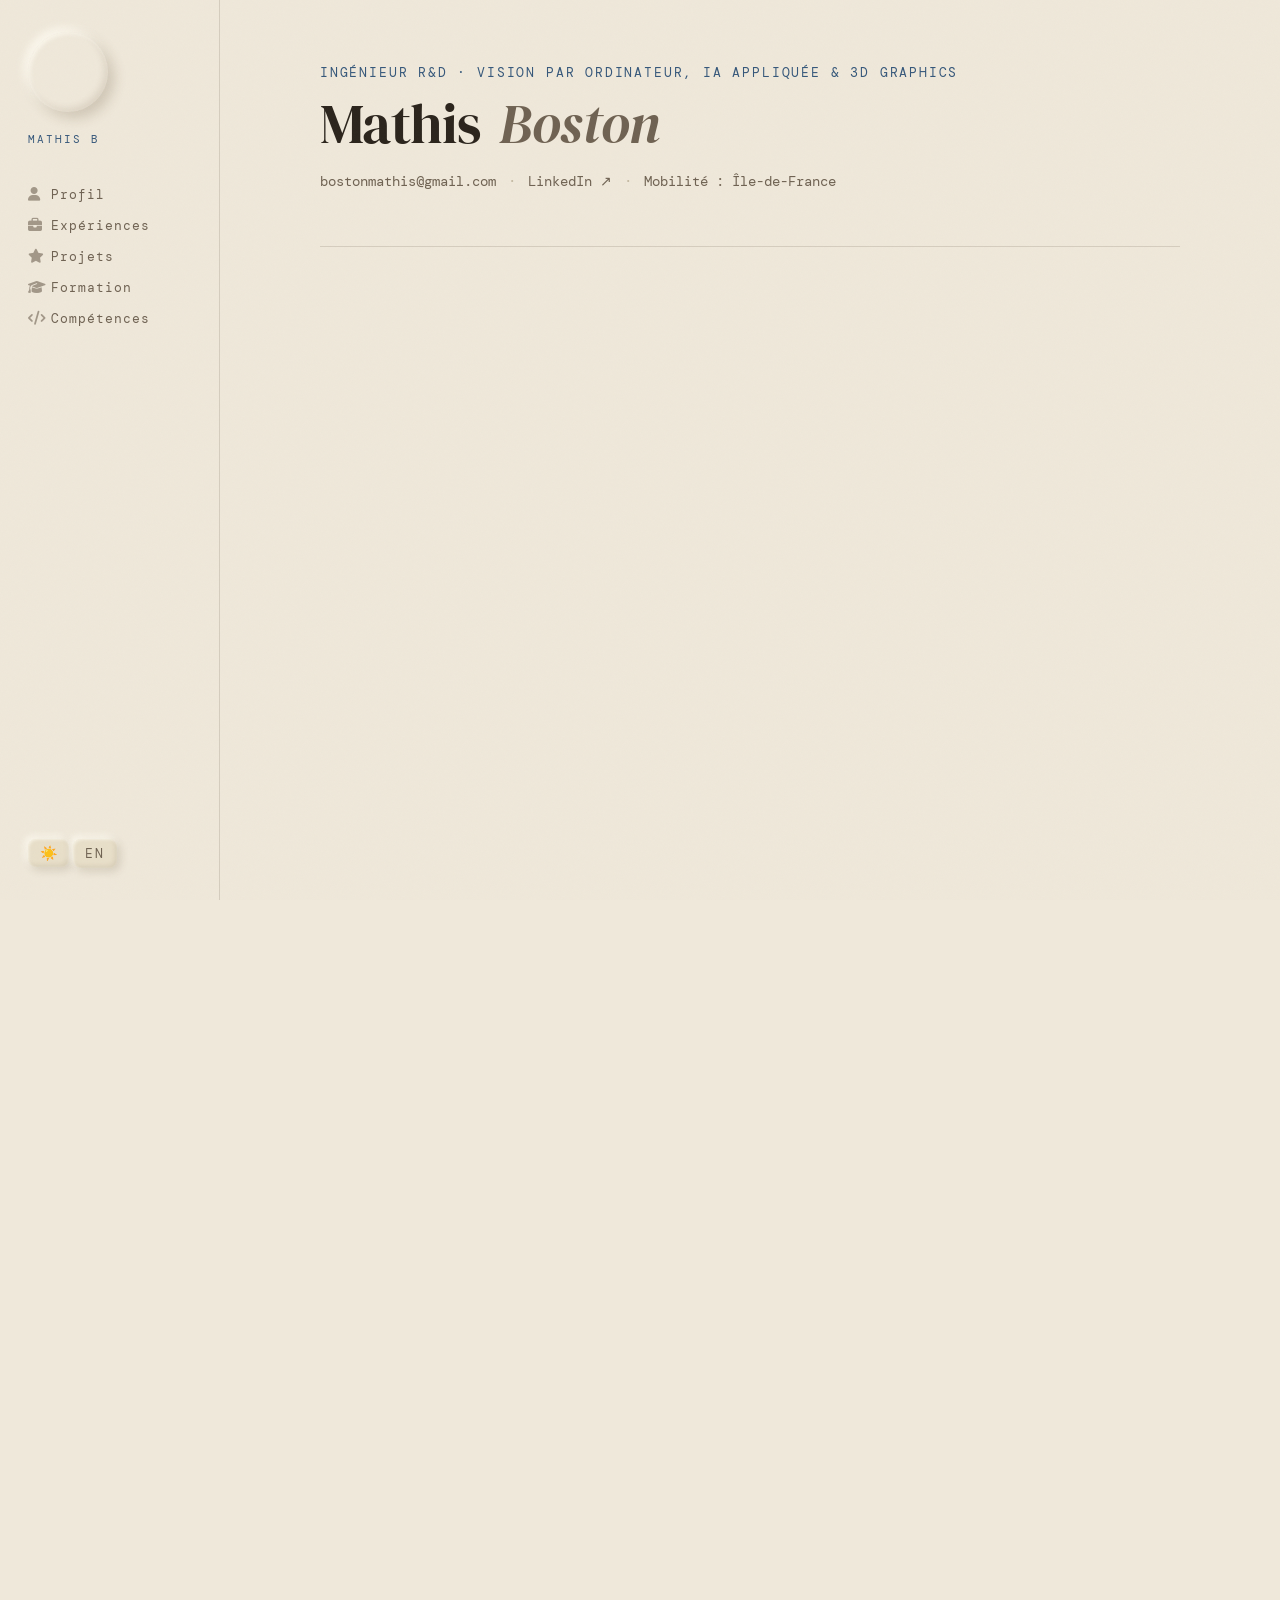
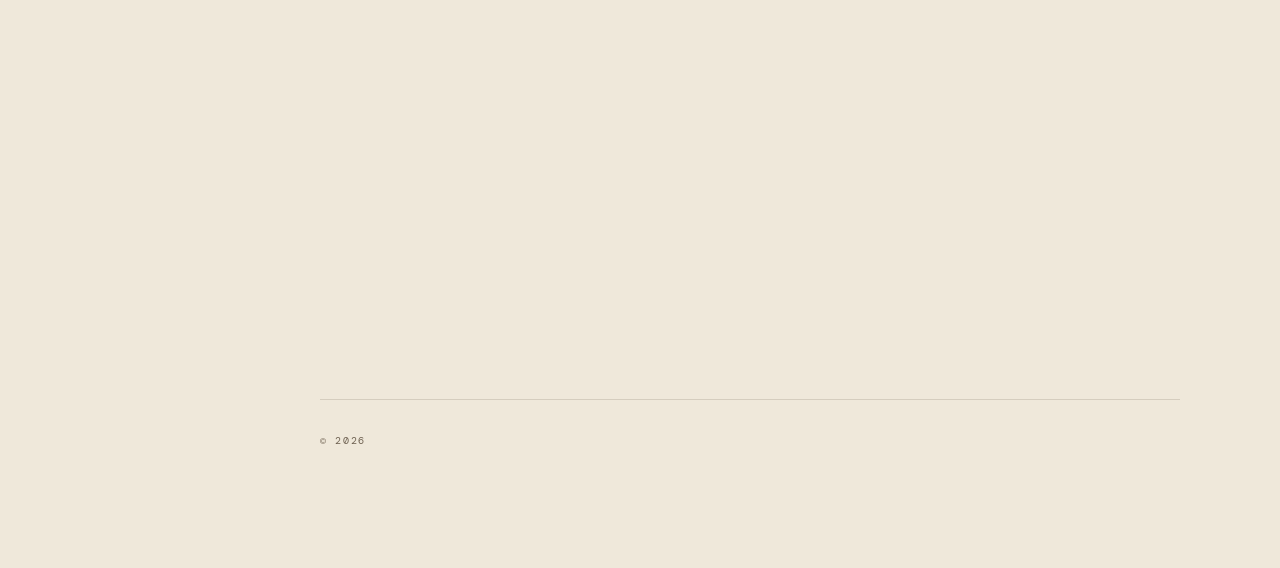
==== commit 1eed5765: "feat: showcase Gaussian Splatting projects and animate mobile avatar" ====
--- a/index.html
+++ b/index.html
@@ -319,6 +319,23 @@
             </a>
           </div>
         </div>
+        <div class="project-card">
+          <div class="project-num mono">004</div>
+          <div class="project-info">
+            <div class="project-title" data-fr="Outils de reconstruction 3D Gaussian Splatting" data-en="3D Gaussian Splatting reconstruction tools">Outils de reconstruction 3D Gaussian Splatting</div>
+            <div class="project-desc" data-fr="Entra?nement en direct, comparaison de reconstructions et export vid?o. Int?gration de m?thodes de recherche dans des outils de R&D." data-en="Live training, reconstruction comparison and video export. Integrating research methods into R&D tools.">Entra?nement en direct, comparaison de reconstructions et export vid?o. Int?gration de m?thodes de recherche dans des outils de R&D.</div>
+          </div>
+          <div class="project-tag mono">3DGS ? Viewer ? R&D</div>
+          <div class="skill-tags line">
+            <a href="projects/gaussian-splatting.html" class="demo-card">
+              <i class="fa-solid fa-cube" aria-hidden="true"></i>
+              <div>
+                <div class="demo-title" data-fr="Voir le projet" data-en="Explore the project">Voir le projet</div>
+                <div class="demo-sub mono" data-fr="Captures et vid?os r?elles ?" data-en="Real captures and video ?">Captures et vid?os r?elles ?</div>
+              </div>
+            </a>
+          </div>
+        </div>
       </div>
     </section>
 
--- a/style.css
+++ b/style.css
@@ -133,7 +133,28 @@
   cursor: grab;
 }
 #avatar:active { cursor: grabbing; }
-#avatar canvas { display: block; touch-action: none; }
+#avatar canvas { display: block; touch-action: auto; }
+#avatar.avatar-click-hint {
+  cursor: pointer;
+  animation: avatar-click-halo 12s ease-out 3s infinite;
+}
+@keyframes avatar-click-halo {
+  0%, 18%, 100% {
+    outline: 2px solid transparent;
+    outline-offset: 1px;
+  }
+  4% {
+    outline: 2px solid color-mix(in srgb, var(--accent) 18%, transparent);
+    outline-offset: 2px;
+  }
+  17% {
+    outline: 2px solid transparent;
+    outline-offset: 8px;
+  }
+}
+@media (prefers-reduced-motion: reduce) {
+  #avatar.avatar-click-hint { animation: none; }
+}
 #mobile-avatar-slot { display: none; }
 
 #sidebar-info {
@@ -511,6 +532,39 @@
   font-size: 15px;
   color: var(--muted);
   margin-bottom: 14px;
+}
+
+.avatar-modal {
+  width: min(900px, calc(100vw - 32px));
+  max-width: none;
+  max-height: calc(100dvh - 32px);
+  margin: auto;
+  padding: 20px;
+  box-sizing: border-box;
+  border: 1px solid var(--border2);
+  border-radius: 20px;
+  background: var(--surface);
+  color: var(--text);
+}
+.avatar-modal::backdrop { background: rgb(0 0 0 / 65%); }
+.avatar-modal header { display: flex; justify-content: space-between; align-items: center; gap: 16px; }
+.avatar-modal h2 { margin: 0; font-size: 20px; }
+.avatar-modal button { background: transparent; border: 0; color: inherit; font-size: 28px; cursor: pointer; padding: 4px 12px; }
+.avatar-modal-stage { height: min(65dvh, 600px); width: 100%; }
+.avatar-modal-stage canvas { display: block; touch-action: none; }
+.avatar-modal p { margin: 12px 0 0; font-size: 13px; color: var(--muted); }
+.avatar-modal footer { display: flex; align-items: center; flex-wrap: wrap; gap: 12px; }
+.avatar-modal footer p { flex: 1 1 220px; margin: 0; }
+.avatar-modal .avatar-modal-reset { font: inherit; font-size: 13px; padding: 8px 14px; border: 1px solid var(--border2); border-radius: 8px; }
+.avatar-modal-reset:disabled { opacity: 0.4; cursor: default; }
+.avatar-modal .avatar-modal-count { margin-top: 6px; }
+.avatar-model-enter { animation: avatar-model-enter 550ms ease-out both; }
+@keyframes avatar-model-enter {
+  from { opacity: 0; }
+  to { opacity: 1; }
+}
+@media (prefers-reduced-motion: reduce) {
+  .avatar-model-enter { animation: none; }
 }
 
 /* PROJECTS */
